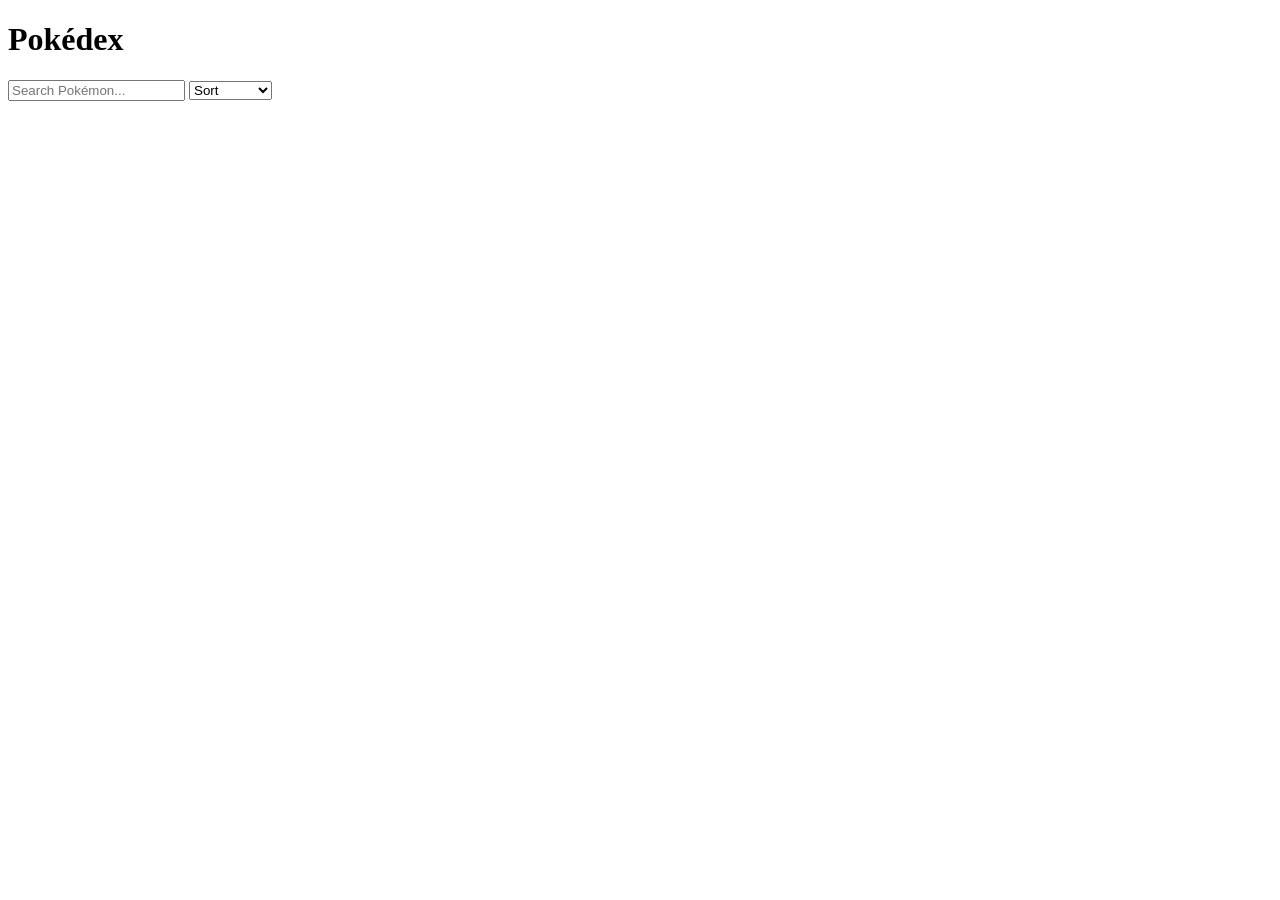
==== index.html @ 436cc468 "Add initial HTML structure for Pokédex app" ====
<!DOCTYPE html>
<html lang="en">
<head>
  <meta charset="UTF-8">
  <title>Gotta Fetch'em All</title>
  <link rel="stylesheet" href="style.css">
</head>
<body>

  <h1>Pokédex</h1>

  <div class="controls">
    <input type="text" id="search" placeholder="Search Pokémon...">

    <select id="sort">
      <option value="">Sort</option>
      <option value="az">Name A-Z</option>
      <option value="za">Name Z-A</option>
    </select>
  </div>

  <div id="pokemon-container"></div>

  <script src="script.js"></script>
</body>
</html>
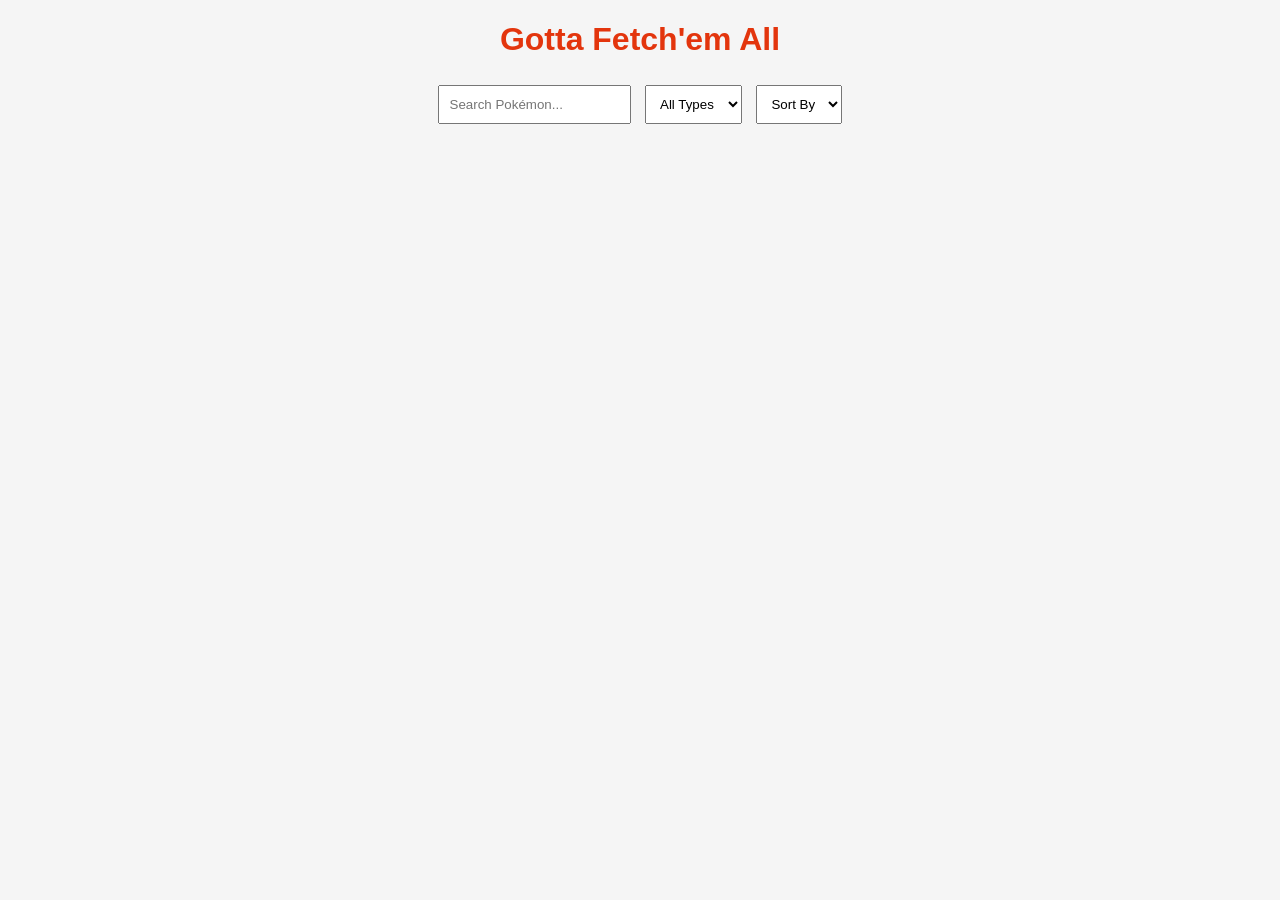
==== commit 09af80fb: "Update title and header in index.html" ====
--- a/index.html
+++ b/index.html
@@ -2,25 +2,27 @@
 <html lang="en">
 <head>
   <meta charset="UTF-8">
-  <title>Gotta Fetch'em All</title>
+  <title>Smart Pokédex</title>
   <link rel="stylesheet" href="style.css">
 </head>
 <body>
 
-  <h1>Pokédex</h1>
+  <h1>Gotta Fetch'em All</h1>
 
   <div class="controls">
     <input type="text" id="search" placeholder="Search Pokémon...">
+    
+    <select id="typeFilter">
+      <option value="">All Types</option>
+      <option value="fire">Fire</option>
+      <option value="water">Water</option>
+      <option value="grass">Grass</option>
+      <option value="electric">Electric</option>
+    </select>
 
     <select id="sort">
-      <option value="">Sort</option>
-      <option value="az">Name A-Z</option>
-      <option value="za">Name Z-A</option>
+      <option value="">Sort By</option>
+      <option value="name">Name</option>
+      <option value="hp">HP</option>
     </select>
   </div>
-
-  <div id="pokemon-container"></div>
-
-  <script src="script.js"></script>
-</body>
-</html>
--- a/style.css
+++ b/style.css
@@ -0,0 +1,36 @@
+body {
+  font-family: Arial;
+  background: #f5f5f5;
+  text-align: center;
+}
+
+h1 {
+  color: #e3350d;
+}
+
+.controls {
+  margin: 20px;
+}
+
+input, select {
+  padding: 10px;
+  margin: 5px;
+}
+
+#pokemon-container {
+  display: grid;
+  grid-template-columns: repeat(auto-fill, minmax(150px, 1fr));
+  gap: 15px;
+  padding: 20px;
+}
+
+.card {
+  background: white;
+  padding: 10px;
+  border-radius: 10px;
+  box-shadow: 0 2px 6px rgba(0,0,0,0.2);
+}
+
+.card img {
+  width: 100px;
+}
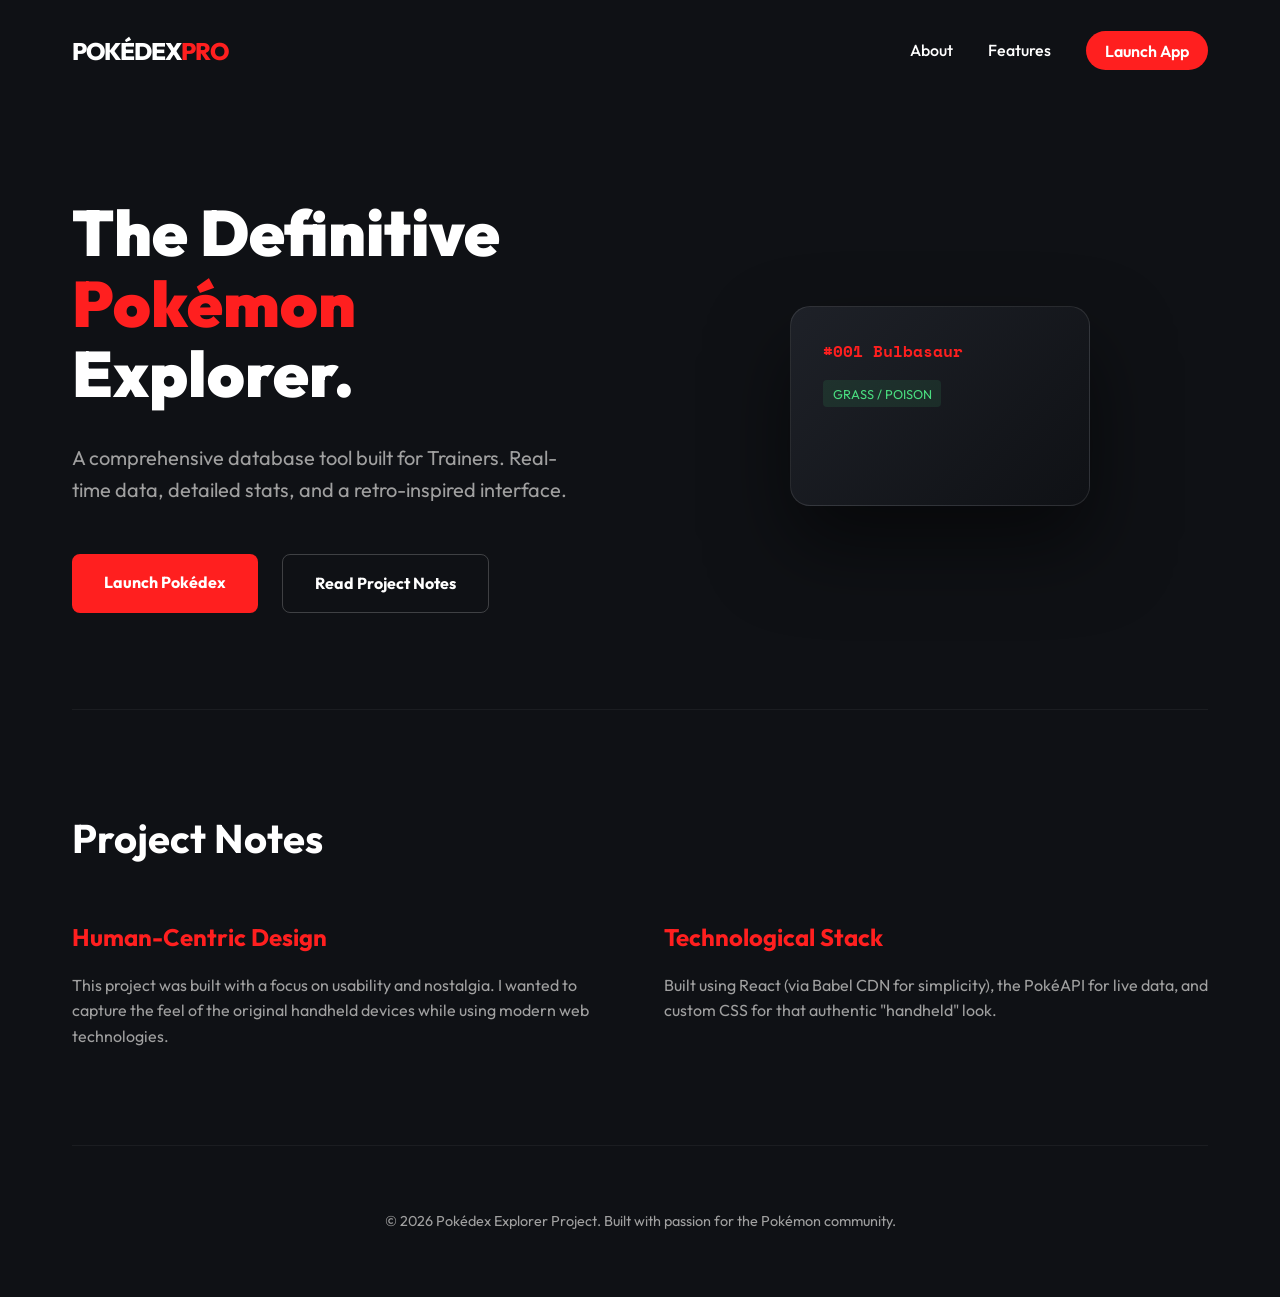
==== commit ef234a42: "Humanized Pokédex Pro - Vanilla JS refactor complete" ====
--- a/index.html
+++ b/index.html
@@ -1,28 +1,13 @@
 <!DOCTYPE html>
-<html lang="en">
+<html>
 <head>
-  <meta charset="UTF-8">
-  <title>Smart Pokédex</title>
-  <link rel="stylesheet" href="style.css">
+    <meta http-equiv="refresh" content="0; url=landing/" />
+    <script type="text/javascript">
+        window.location.href = "landing/";
+    </script>
+    <title>Pokédex Project</title>
 </head>
 <body>
-
-  <h1>Gotta Fetch'em All</h1>
-
-  <div class="controls">
-    <input type="text" id="search" placeholder="Search Pokémon...">
-    
-    <select id="typeFilter">
-      <option value="">All Types</option>
-      <option value="fire">Fire</option>
-      <option value="water">Water</option>
-      <option value="grass">Grass</option>
-      <option value="electric">Electric</option>
-    </select>
-
-    <select id="sort">
-      <option value="">Sort By</option>
-      <option value="name">Name</option>
-      <option value="hp">HP</option>
-    </select>
-  </div>
+    <p>If you are not redirected, <a href="landing/">click here</a>.</p>
+</body>
+</html>
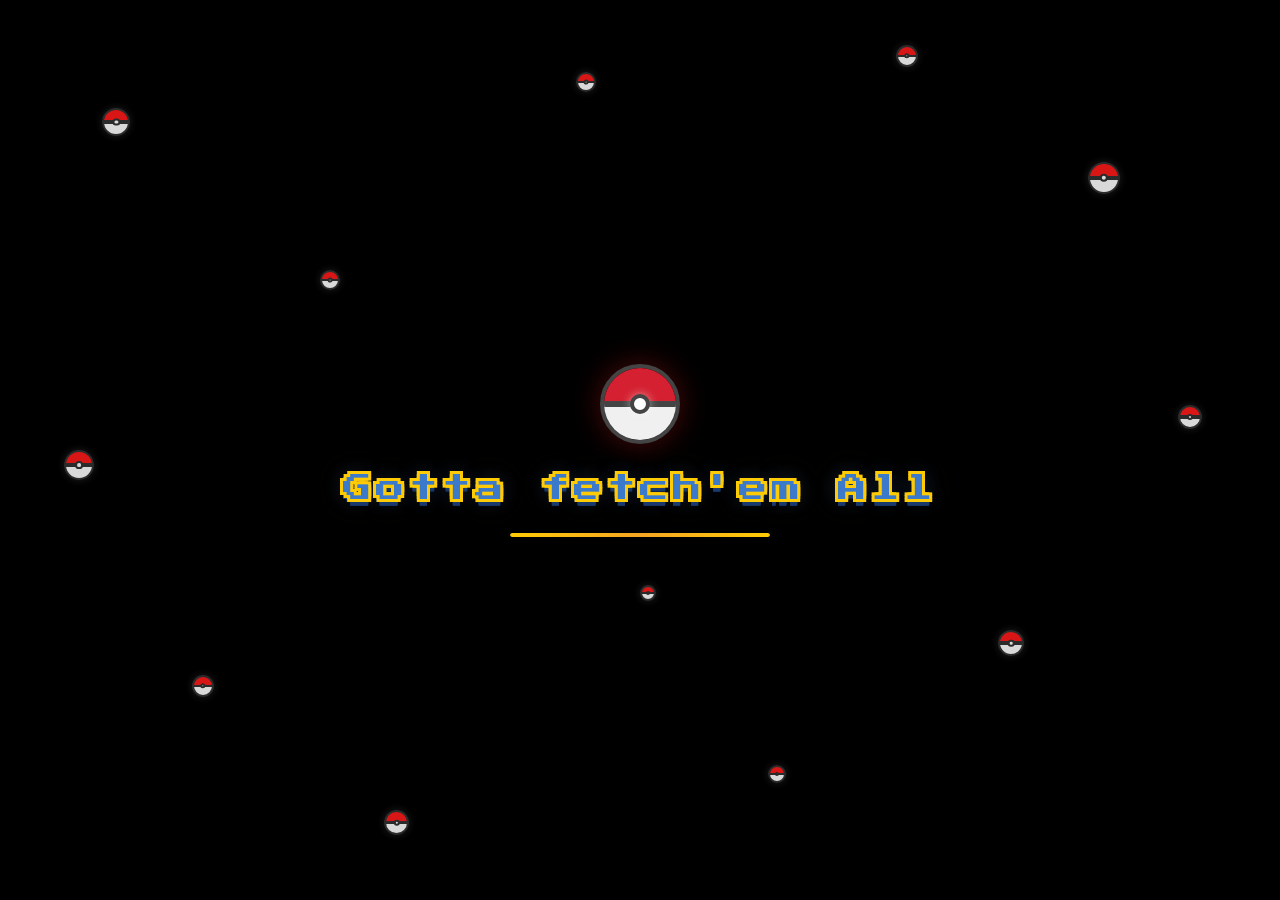
==== commit 96f6d631: "final updateed code" ====
--- a/index.html
+++ b/index.html
@@ -1,13 +1,13 @@
 <!DOCTYPE html>
 <html>
 <head>
-    <meta http-equiv="refresh" content="0; url=landing/" />
+    <meta http-equiv="refresh" content="0; url=app/" />
     <script type="text/javascript">
-        window.location.href = "landing/";
+        window.location.href = "app/";
     </script>
     <title>Pokédex Project</title>
 </head>
 <body>
-    <p>If you are not redirected, <a href="landing/">click here</a>.</p>
+    <p>If you are not redirected, <a href="app/">click here</a>.</p>
 </body>
 </html>
